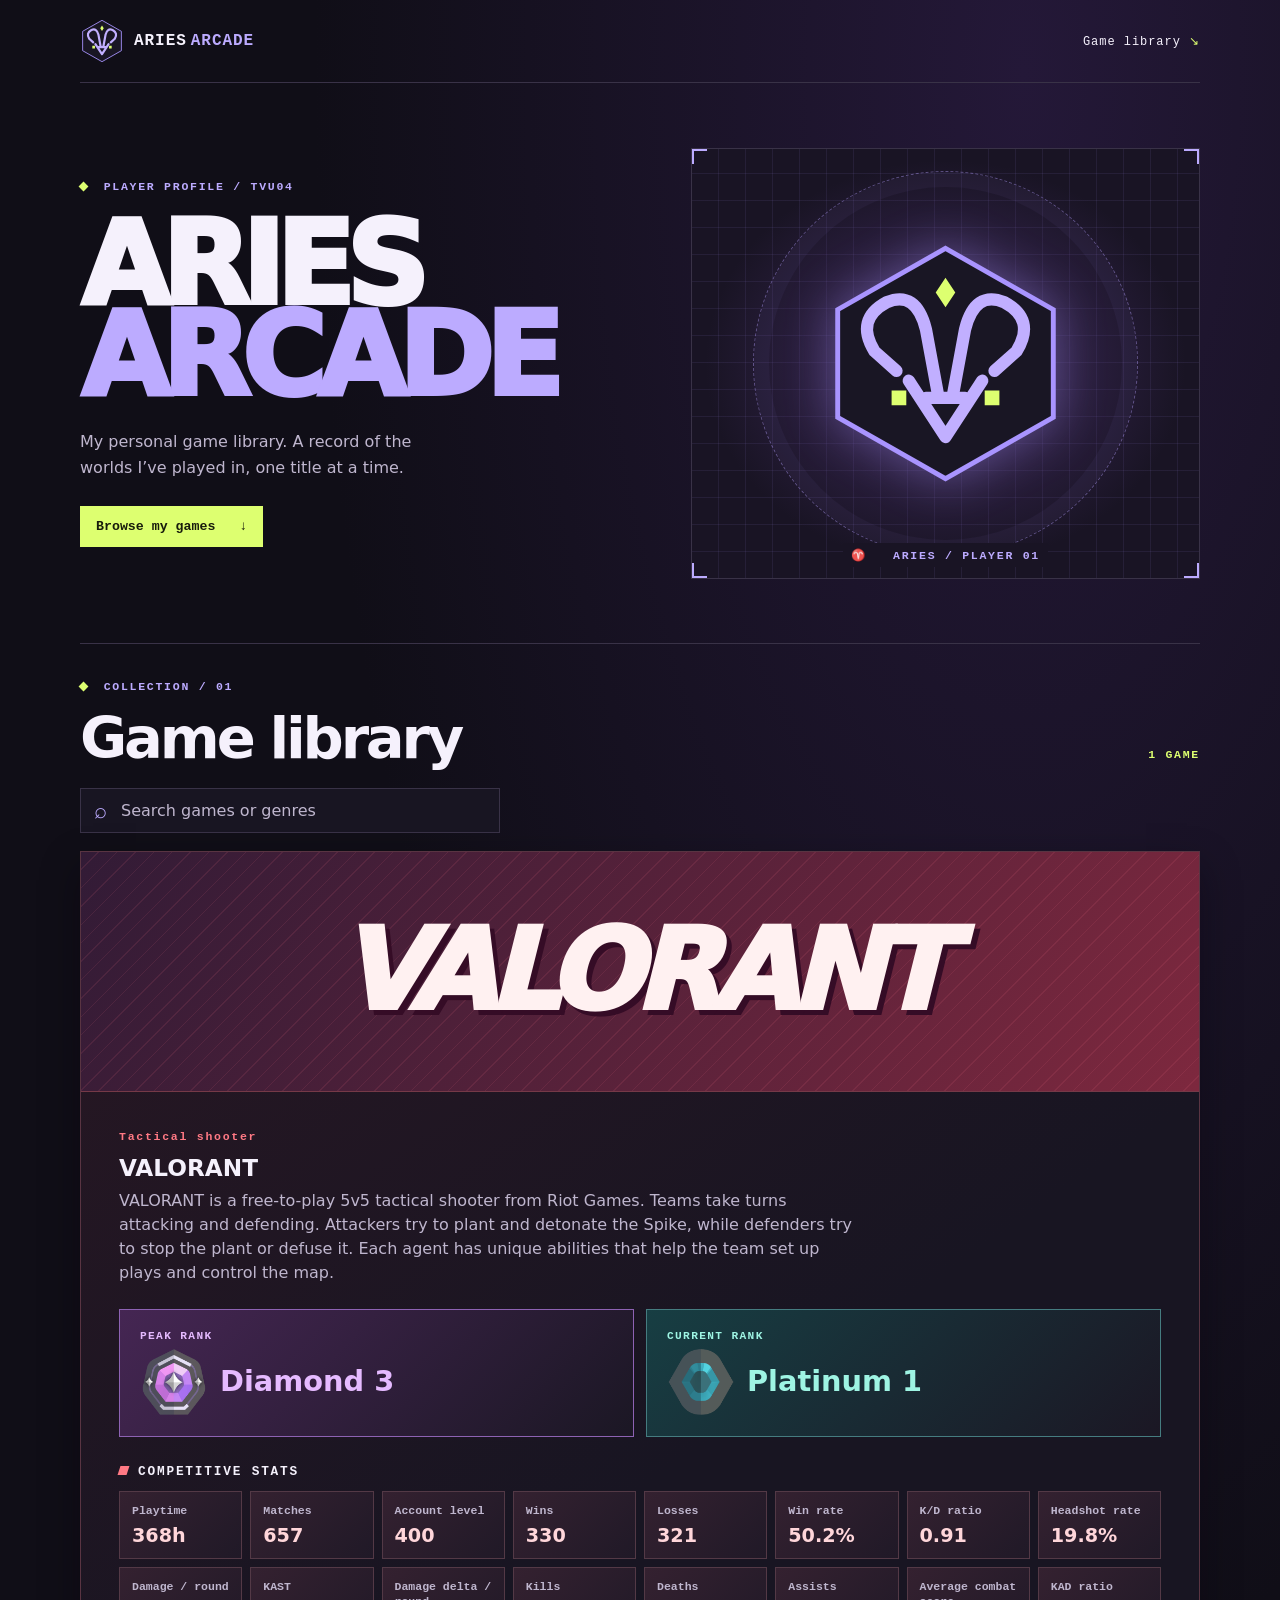
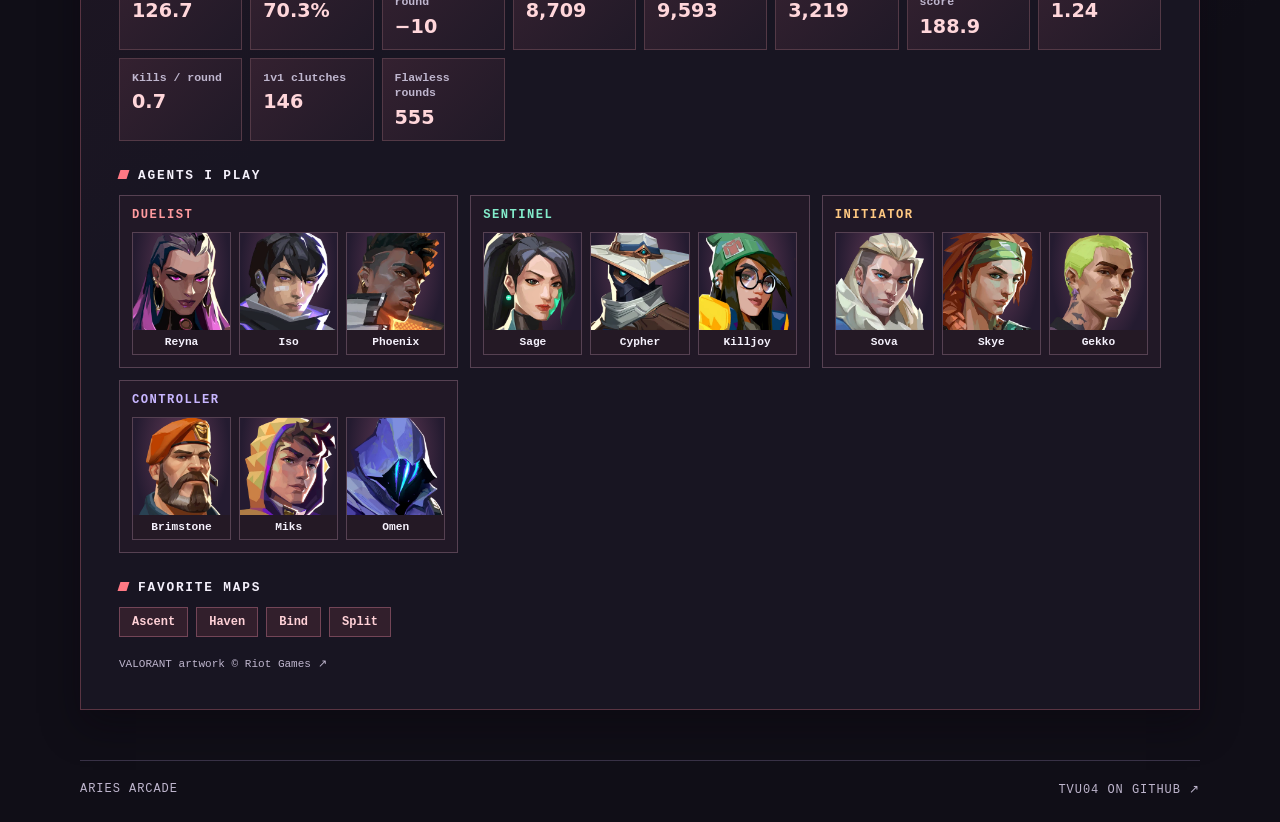
==== docs/index.html @ e95e3a75 "Add Aries Arcade site for GitHub Pages" ====
<!doctype html>
<html lang="en"><head><meta charset="utf-8"><meta name="viewport" content="width=device-width,initial-scale=1"><meta name="description" content="Aries Arcade, a personal archive of games played by Tvu04."><meta name="theme-color" content="#100e17"><link rel="icon" href="logo.svg" type="image/svg+xml"><title>Aries Arcade · Game Library</title><link rel="stylesheet" href="style.css"></head>
<body><header class="shell top"><a class="brand" href="#top"><img src="logo.svg" alt="" width="44" height="44"><span>ARIES<b>ARCADE</b></span></a><a class="nav" href="#library">Game library <span aria-hidden="true">↘</span></a></header>
<main class="shell" id="top"><section class="hero" aria-labelledby="title"><div class="intro"><p class="eyebrow"><span></span> PLAYER PROFILE / TVU04</p><h1 id="title">ARIES<br><em>ARCADE</em></h1><p class="description">My personal game library. A record of the worlds I’ve played in, one title at a time.</p><a class="button" href="#library">Browse my games <span aria-hidden="true">↓</span></a></div><div class="emblem" aria-hidden="true"><span class="corner tl"></span><span class="corner tr"></span><span class="corner bl"></span><span class="corner br"></span><div class="orbit"><img src="logo.svg" alt="" width="208" height="208"></div><span class="emblem-tag">♈ &nbsp; ARIES / PLAYER 01</span></div></section>
<section class="library" id="library" aria-labelledby="library-title"><p class="eyebrow"><span></span> COLLECTION / 01</p><div class="library-head"><h2 id="library-title">Game library</h2><p class="count" id="count" aria-live="polite"></p></div><label class="search"><span aria-hidden="true">⌕</span><input id="search" type="search" placeholder="Search games or genres" aria-label="Search games or genres"></label><div class="catalog" id="catalog"></div><noscript><p>VALORANT · Tactical shooter</p></noscript></section></main>
<footer class="shell foot"><span>ARIES ARCADE</span><a href="https://github.com/Tvu04">TVU04 ON GITHUB ↗</a></footer><dialog id="map-preview" class="map-preview" aria-labelledby="map-preview-title">
  <div class="map-preview-header">
    <h2 id="map-preview-title"></h2>
    <form method="dialog"><button autofocus type="submit" aria-label="Close map preview">×</button></form>
  </div>
  <img width="1200" height="675" alt="">
</dialog>
<dialog id="agent-preview" class="map-preview agent-preview" aria-labelledby="agent-preview-title">
  <div class="map-preview-header">
    <h2 id="agent-preview-title"></h2>
    <form method="dialog"><button autofocus type="submit" aria-label="Close agent profile">×</button></form>
  </div>
  <div class="agent-preview-body">
    <img width="320" height="320" alt="">
    <div>
      <p class="agent-preview-role"></p>
      <p class="agent-preview-detail"></p>
      <h3>Abilities</h3>
      <ul class="map-list"></ul>
      <a class="game-credit">View Riot’s agent guide ↗</a>
    </div>
  </div>
</dialog><script src="games.js"></script></body></html>
---- docs/style.css ----
:root{color-scheme:dark;--background:#100e17;--panel:#181522;--text:#f5f1fc;--muted:#bfb6ce;--lime:#ddff70;--purple:#bcabff;--line:#393247;--mono:ui-monospace,SFMono-Regular,Consolas,monospace}
*{box-sizing:border-box}html{scroll-behavior:smooth}body{margin:0;background:radial-gradient(ellipse at 80% 3%,#241838 0%,transparent 49%),var(--background);color:var(--text);font-family:system-ui,sans-serif}a{color:inherit;text-decoration:none}a:focus-visible,input:focus-visible{outline:2px solid var(--lime);outline-offset:5px}.shell{width:min(1120px,calc(100% - 48px));margin:auto}.top,.foot{display:flex;justify-content:space-between;align-items:center;gap:16px}.top{padding:19px 0;border-bottom:1px solid var(--line)}.brand{display:flex;align-items:center;gap:10px;font:800 1rem var(--mono);letter-spacing:.06em}.brand b{color:var(--purple);margin-left:.25em}.nav,.foot{font:.75rem var(--mono);letter-spacing:.08em}.nav span{color:var(--lime)}.hero{display:grid;grid-template-columns:1.1fr 1fr;gap:52px;align-items:center;padding:65px 0 64px}.eyebrow,.genre,.count,.emblem-tag{font:700 .72rem var(--mono);letter-spacing:.15em;color:var(--purple)}.eyebrow span{display:inline-block;width:7px;height:7px;background:var(--lime);margin-right:8px;transform:rotate(45deg)}h1,h2,h3,p{margin-top:0}h1{font-size:clamp(3.7rem,9vw,8.2rem);line-height:.79;letter-spacing:-.075em;margin:27px 0;font-weight:950}h1 em{font-style:normal;color:var(--purple)}.description{color:var(--muted);max-width:33ch;line-height:1.6;margin-bottom:25px}.button{display:inline-flex;gap:24px;background:var(--lime);color:#181c0c;font:800 .83rem var(--mono);padding:13px 16px}.button:hover{background:#efffb9}.emblem{position:relative;display:grid;place-items:center;aspect-ratio:1.18;border:1px solid var(--line);background:radial-gradient(ellipse,#553880aa,transparent 67%),repeating-linear-gradient(0deg,transparent 0 26px,#a994ff16 26px 27px),repeating-linear-gradient(90deg,transparent 0 26px,#a994ff16 26px 27px),#191424}.orbit{display:grid;place-items:center;width:76%;aspect-ratio:1;border:1px dashed #ae99f476;border-radius:50%;box-shadow:inset 0 0 0 15px #a994ff0c}.orbit img{width:64%;height:auto;filter:drop-shadow(0 0 24px #a994ff65)}.emblem-tag{position:absolute;bottom:11px;background:#191424;padding:5px 8px}.corner{position:absolute;width:15px;height:15px;border:solid var(--purple);border-width:0}.tl{top:0;left:0;border-top-width:2px;border-left-width:2px}.tr{top:0;right:0;border-top-width:2px;border-right-width:2px}.bl{bottom:0;left:0;border-bottom-width:2px;border-left-width:2px}.br{bottom:0;right:0;border-bottom-width:2px;border-right-width:2px}.library{border-top:1px solid var(--line);padding:36px 0 50px;scroll-margin-top:15px}.library-head{display:flex;justify-content:space-between;align-items:baseline;gap:10px}.library h2{font-size:clamp(2rem,5vw,3.6rem);letter-spacing:-.055em;margin-bottom:16px}.count{color:var(--lime);white-space:nowrap}.search{display:flex;align-items:center;gap:10px;background:var(--panel);border:1px solid var(--line);padding:8px 13px;max-width:420px;margin-bottom:18px}.search span{color:var(--purple);font-size:1.4rem}.search input{width:100%;border:0;background:transparent;color:var(--text);font:inherit;padding:4px}.search input::placeholder{color:var(--muted)}.catalog{display:grid;grid-template-columns:repeat(auto-fit,minmax(min(100%,275px),360px));gap:16px}.game{border:1px solid var(--line);background:var(--panel);overflow:hidden}.game-art{display:grid;place-items:center;min-height:120px;background:repeating-linear-gradient(135deg,transparent 0 12px,#ff71871a 12px 13px),linear-gradient(120deg,#321b36,#7d283e);color:#ff93a3;font-size:4.6rem;font-weight:950;line-height:1}.game-info{padding:17px}.game h3{margin-bottom:8px;font-size:1.45rem}.game-info p:last-child,.empty{color:var(--muted);margin-bottom:0;line-height:1.5}.foot{border-top:1px solid var(--line);padding:21px 0;color:var(--muted)}.foot a:hover,.nav:hover{color:var(--lime)}@media(max-width:720px){.shell{width:calc(100% - 34px)}.hero{grid-template-columns:1fr;gap:32px;padding:41px 0}.emblem{max-width:420px;width:100%}.foot{font-size:.68rem}}@media(prefers-reduced-motion:reduce){html{scroll-behavior:auto}}

.game-info > p:not(.genre){color:var(--muted);line-height:1.5}
.catalog:has(.game--valorant){grid-template-columns:minmax(0,1fr)}
.game--valorant{--red:#ff7984;border-color:#593442;background:linear-gradient(145deg,#281723,#181522 46%);box-shadow:0 16px 36px #08060c65}
.game--valorant .game-art{min-height:clamp(130px,23vw,240px);color:#fff1f1;font-size:clamp(2.35rem,9vw,7rem);letter-spacing:-.075em;font-style:italic;border-bottom:1px solid #753947;text-shadow:5px 5px 0 #350c26}
.game--valorant .game-info{padding:clamp(16px,4vw,38px)}
.game--valorant .genre{color:var(--red)}
.game--valorant .game-info>p:not(.genre){max-width:72ch}
.valorant-profile h4{margin:27px 0 12px;font:800 .8rem var(--mono);text-transform:uppercase;letter-spacing:.14em}
.valorant-profile h4::before{content:"";display:inline-block;width:9px;height:9px;background:var(--red);margin-right:10px;transform:skew(-18deg)}
.rank-grid{display:grid;grid-template-columns:repeat(2,minmax(0,1fr));gap:12px;margin:24px 0 0}
.rank-tile{padding:clamp(9px,2vw,20px);border:1px solid var(--rank-border);background:linear-gradient(135deg,var(--rank-bg),#1b1724);color:var(--rank-color)}
.rank-tile--diamond{--rank-color:#e5baff;--rank-bg:#452653;--rank-border:#8d62b3}
.rank-tile--platinum{--rank-color:#9ef4e3;--rank-bg:#173e43;--rank-border:#457c80}
.rank-tile dt{font:800 .7rem var(--mono);text-transform:uppercase;letter-spacing:.12em}
.rank-tile dd{display:flex;align-items:center;gap:clamp(4px,1.5vw,12px);margin:6px 0 0;font-size:clamp(.92rem,3vw,1.8rem);line-height:1.15}
.rank-tile img{width:clamp(34px,8vw,68px);height:auto;flex:none}
.agent-grid,.map-list{padding:0;margin:0;list-style:none}
.agent-grid{display:grid;grid-template-columns:repeat(auto-fit,minmax(min(100%,80px),1fr));gap:8px}
.agent-grid li{min-width:0;overflow:hidden;border:1px solid #564152;background:radial-gradient(ellipse at 50% 28%,#673c59,#241b30 70%);text-align:center}
.agent-grid img{display:block;width:100%;height:auto;aspect-ratio:1;object-fit:contain}
.agent-grid span{display:block;padding:6px 2px;background:#241925;font:700 .7rem var(--mono);overflow-wrap:anywhere}
.map-list{display:flex;flex-wrap:wrap;gap:8px}
.map-list button{cursor:pointer;padding:7px 12px;border:1px solid #734557;background:#321f2c;color:#ffd1d7;font:700 .75rem var(--mono)}
.game-credit{display:inline-block;margin-top:20px;color:var(--muted);font:.69rem var(--mono)}
.game-credit:hover{color:var(--red)}

.map-list button:hover,.map-list button:focus-visible{border-color:var(--red);background:#512733}
.map-list button:focus-visible,.map-preview button:focus-visible{outline:2px solid var(--lime);outline-offset:3px}
.map-preview{width:min(880px,calc(100% - 28px));padding:0;border:1px solid #a65b69;background:#1c1420;color:var(--text);box-shadow:0 20px 80px #000a}
.map-preview::backdrop{background:#0a0710d9}
.map-preview-header{display:flex;justify-content:space-between;align-items:center;gap:12px;padding:10px 14px}
.map-preview-header h2{margin:0;font-size:clamp(1.25rem,4vw,2rem)}
.map-preview button{cursor:pointer;min-width:44px;min-height:44px;border:1px solid #734557;background:#321f2c;color:#ffd1d7;font-size:1.5rem}
.map-preview img{display:block;width:100%;height:auto;max-height:72vh;object-fit:contain;background:#100e17}

.competitive-stats{display:grid;grid-template-columns:repeat(auto-fit,minmax(min(100%,122px),1fr));gap:8px;margin:0}
.competitive-stats div{min-width:0;padding:11px 12px;border:1px solid #533946;background:linear-gradient(135deg,#342130,#201927)}
.competitive-stats dt{color:var(--muted);font:700 .72rem/1.35 var(--mono)}
.competitive-stats dd{margin:5px 0 0;color:#ffd6da;font-size:1.2rem;font-weight:850;font-variant-numeric:tabular-nums}

.agent-roles{display:grid;grid-template-columns:repeat(auto-fit,minmax(min(100%,260px),1fr));gap:12px}
.agent-role{padding:12px;border:1px solid #564152;background:#211826;--role-color:#ff9b9f}
.agent-role--sentinel{--role-color:#83ebcb}
.agent-role--initiator{--role-color:#ffc982}
.agent-role--controller{--role-color:#c8b6ff}
.agent-role h5{margin:0 0 10px;color:var(--role-color);font:800 .76rem var(--mono);text-transform:uppercase;letter-spacing:.12em}
.agent-role .agent-grid{grid-template-columns:repeat(3,minmax(0,1fr))}
.agent-grid button{display:block;width:100%;padding:0;border:0;background:transparent;color:var(--text);cursor:pointer}
.agent-grid button:hover span{color:var(--role-color)}
.agent-grid button:focus-visible{outline:2px solid var(--role-color);outline-offset:-2px}
.agent-preview{width:min(620px,calc(100% - 28px))}
.agent-preview-body{display:grid;grid-template-columns:minmax(64px,120px) minmax(0,1fr);gap:14px;padding:0 14px 18px}
.agent-preview-body img{background:radial-gradient(#673c59,#241b30);border:1px solid #564152}
.agent-preview-role{color:#e5baff;font:800 .75rem var(--mono);text-transform:uppercase}
.agent-preview-detail{color:var(--muted);line-height:1.5}
.agent-preview-body h3{font-size:.95rem;margin-bottom:8px}
.agent-preview .map-list li{padding:6px 8px;border:1px solid #734557;color:#ffd1d7;font:.72rem var(--mono)}
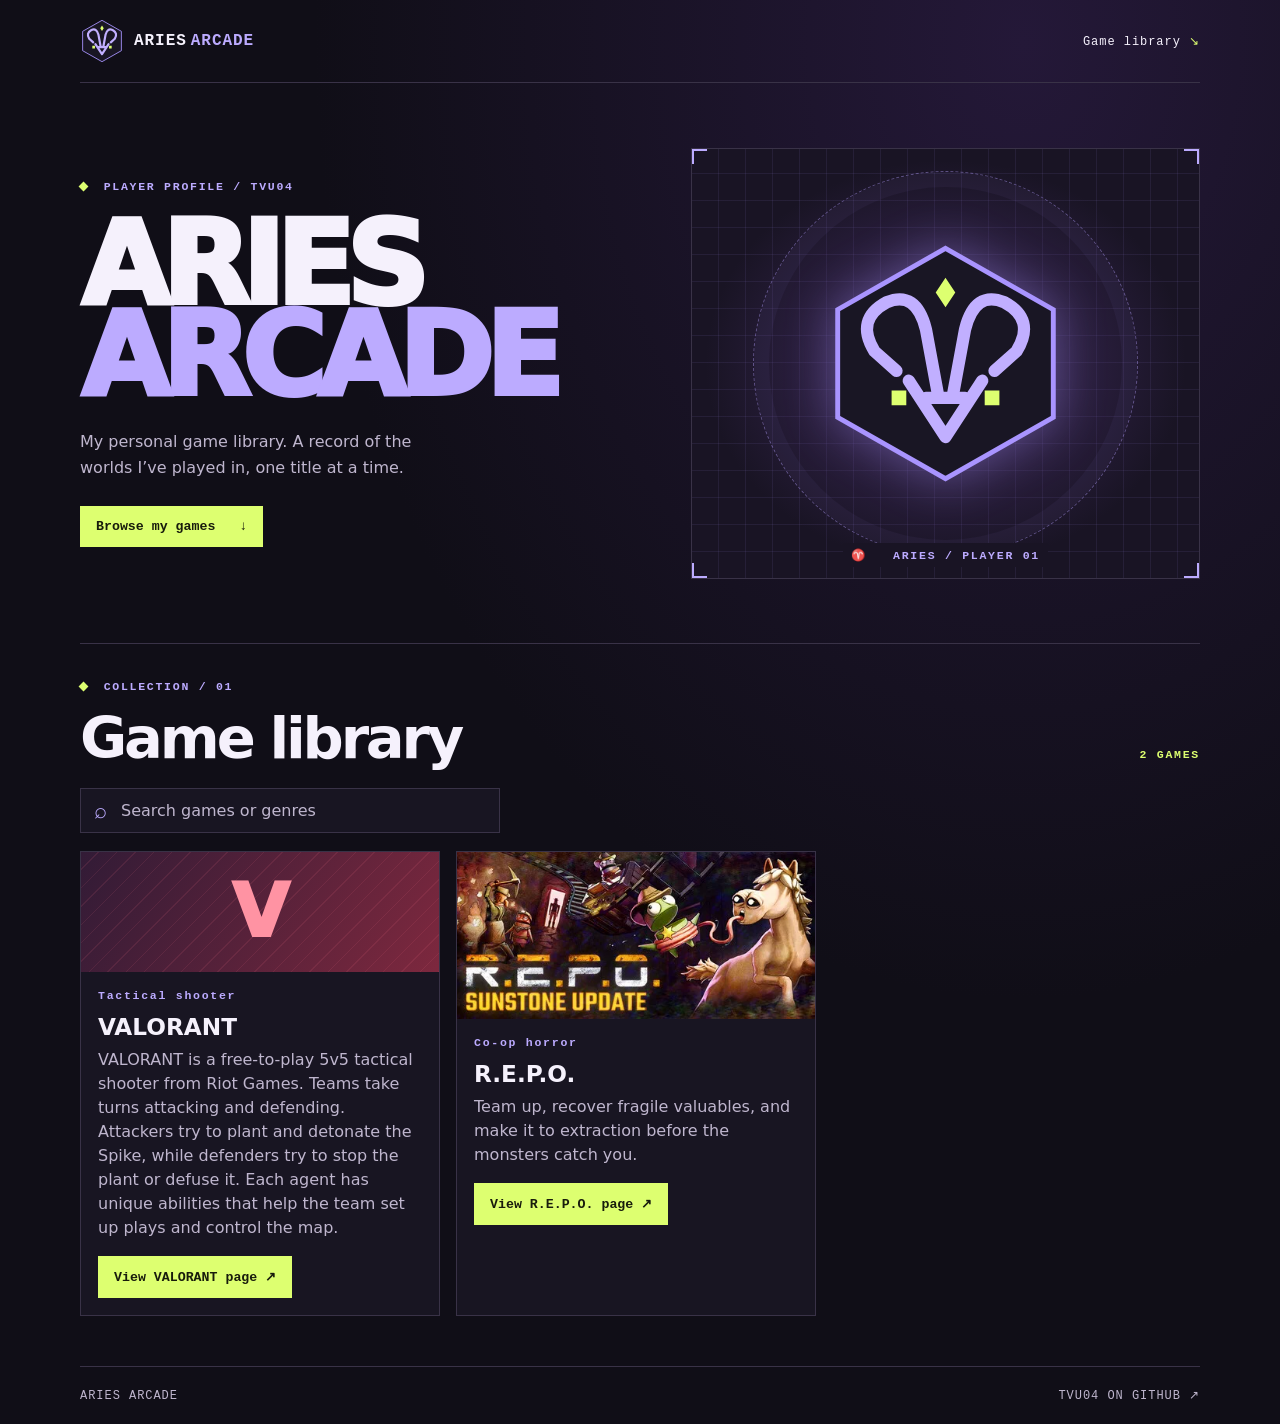
==== commit e4285d00: "Give VALORANT a dedicated game page" ====
--- a/docs/index.html
+++ b/docs/index.html
@@ -2,27 +2,5 @@
 <html lang="en"><head><meta charset="utf-8"><meta name="viewport" content="width=device-width,initial-scale=1"><meta name="description" content="Aries Arcade, a personal archive of games played by Tvu04."><meta name="theme-color" content="#100e17"><link rel="icon" href="logo.svg" type="image/svg+xml"><title>Aries Arcade · Game Library</title><link rel="stylesheet" href="style.css"></head>
 <body><header class="shell top"><a class="brand" href="#top"><img src="logo.svg" alt="" width="44" height="44"><span>ARIES<b>ARCADE</b></span></a><a class="nav" href="#library">Game library <span aria-hidden="true">↘</span></a></header>
 <main class="shell" id="top"><section class="hero" aria-labelledby="title"><div class="intro"><p class="eyebrow"><span></span> PLAYER PROFILE / TVU04</p><h1 id="title">ARIES<br><em>ARCADE</em></h1><p class="description">My personal game library. A record of the worlds I’ve played in, one title at a time.</p><a class="button" href="#library">Browse my games <span aria-hidden="true">↓</span></a></div><div class="emblem" aria-hidden="true"><span class="corner tl"></span><span class="corner tr"></span><span class="corner bl"></span><span class="corner br"></span><div class="orbit"><img src="logo.svg" alt="" width="208" height="208"></div><span class="emblem-tag">♈ &nbsp; ARIES / PLAYER 01</span></div></section>
-<section class="library" id="library" aria-labelledby="library-title"><p class="eyebrow"><span></span> COLLECTION / 01</p><div class="library-head"><h2 id="library-title">Game library</h2><p class="count" id="count" aria-live="polite"></p></div><label class="search"><span aria-hidden="true">⌕</span><input id="search" type="search" placeholder="Search games or genres" aria-label="Search games or genres"></label><div class="catalog" id="catalog"></div><noscript><p>VALORANT · Tactical shooter</p></noscript></section></main>
-<footer class="shell foot"><span>ARIES ARCADE</span><a href="https://github.com/Tvu04">TVU04 ON GITHUB ↗</a></footer><dialog id="map-preview" class="map-preview" aria-labelledby="map-preview-title">
-  <div class="map-preview-header">
-    <h2 id="map-preview-title"></h2>
-    <form method="dialog"><button autofocus type="submit" aria-label="Close map preview">×</button></form>
-  </div>
-  <img width="1200" height="675" alt="">
-</dialog>
-<dialog id="agent-preview" class="map-preview agent-preview" aria-labelledby="agent-preview-title">
-  <div class="map-preview-header">
-    <h2 id="agent-preview-title"></h2>
-    <form method="dialog"><button autofocus type="submit" aria-label="Close agent profile">×</button></form>
-  </div>
-  <div class="agent-preview-body">
-    <img width="320" height="320" alt="">
-    <div>
-      <p class="agent-preview-role"></p>
-      <p class="agent-preview-detail"></p>
-      <h3>Abilities</h3>
-      <ul class="map-list"></ul>
-      <a class="game-credit">View Riot’s agent guide ↗</a>
-    </div>
-  </div>
-</dialog><script src="games.js"></script></body></html>
+<section class="library" id="library" aria-labelledby="library-title"><p class="eyebrow"><span></span> COLLECTION / 01</p><div class="library-head"><h2 id="library-title">Game library</h2><p class="count" id="count" aria-live="polite"></p></div><label class="search"><span aria-hidden="true">⌕</span><input id="search" type="search" placeholder="Search games or genres" aria-label="Search games or genres"></label><div class="catalog" id="catalog"></div><noscript><p><a href="valorant.html">VALORANT</a> · <a href="repo.html">R.E.P.O.</a></p></noscript></section></main>
+<footer class="shell foot"><span>ARIES ARCADE</span><a href="https://github.com/Tvu04">TVU04 ON GITHUB ↗</a></footer><script src="games.js?v=valorant-page"></script></body></html>
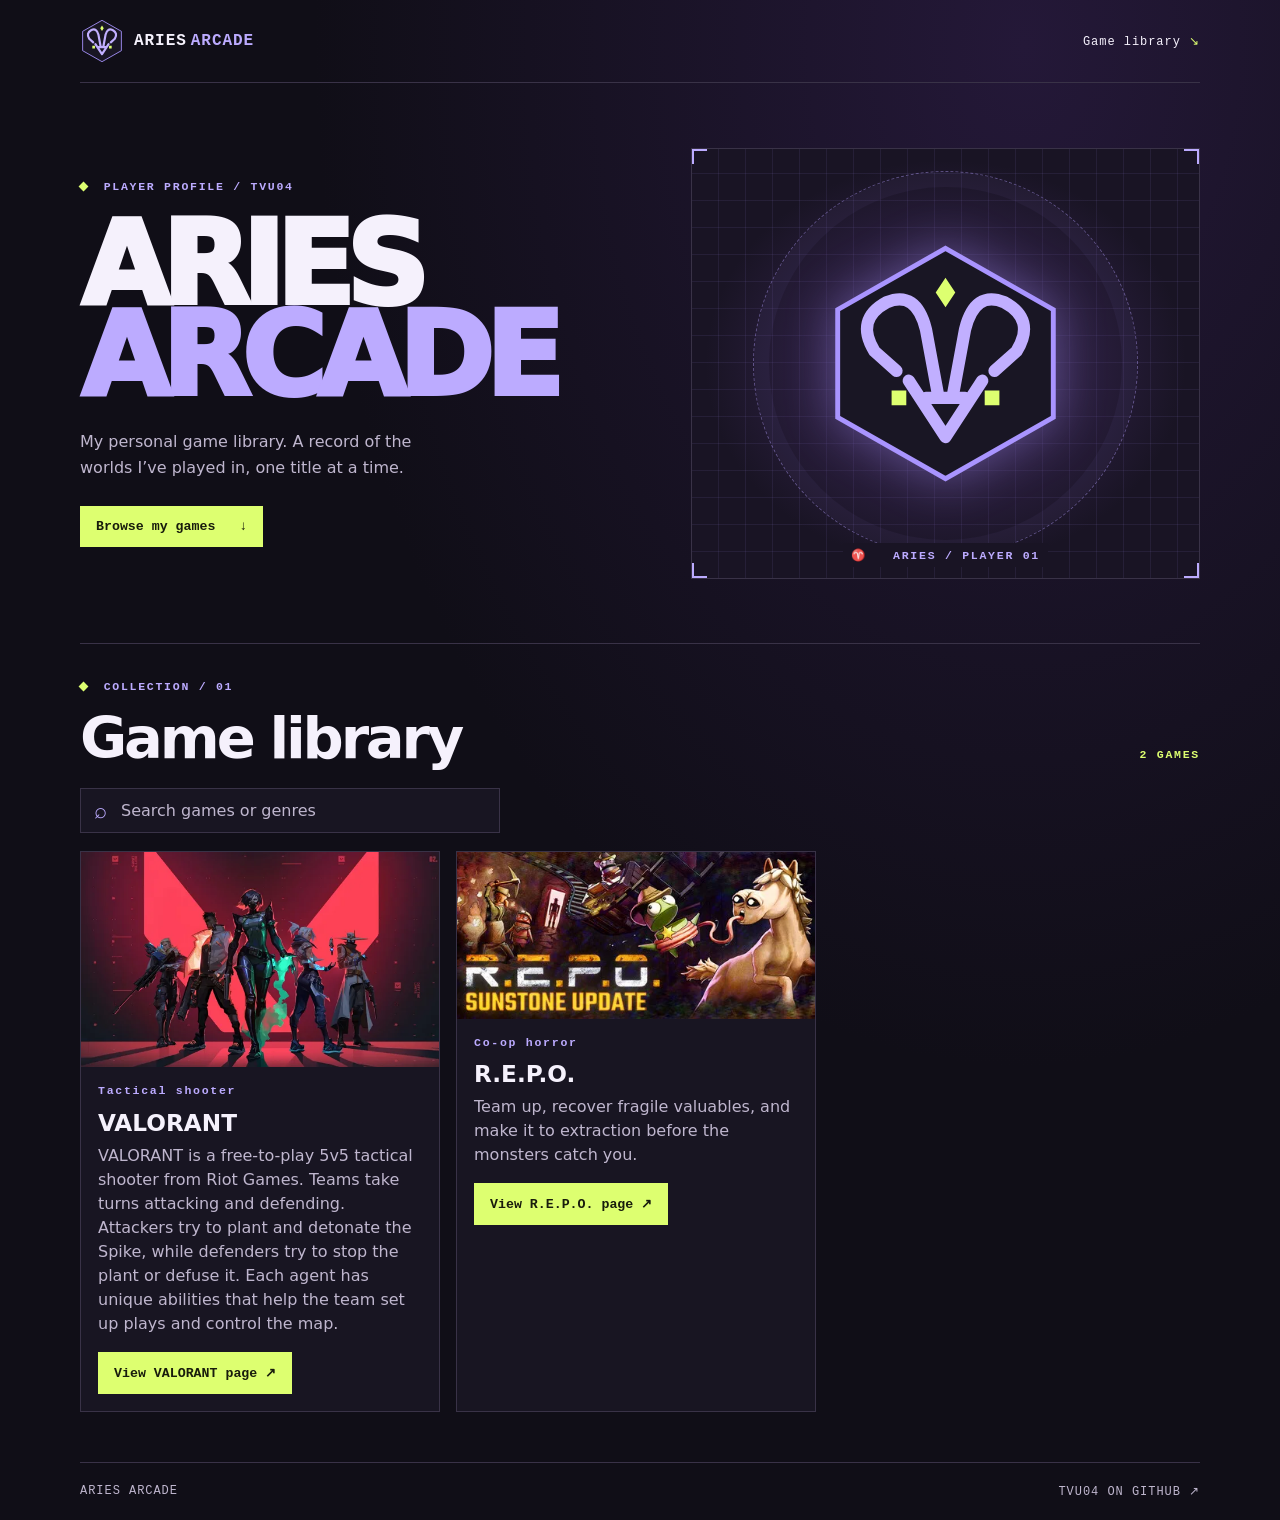
==== commit 18e71ff1: "Add VALORANT cover art to the game library" ====
--- a/docs/index.html
+++ b/docs/index.html
@@ -3,4 +3,4 @@
 <body><header class="shell top"><a class="brand" href="#top"><img src="logo.svg" alt="" width="44" height="44"><span>ARIES<b>ARCADE</b></span></a><a class="nav" href="#library">Game library <span aria-hidden="true">↘</span></a></header>
 <main class="shell" id="top"><section class="hero" aria-labelledby="title"><div class="intro"><p class="eyebrow"><span></span> PLAYER PROFILE / TVU04</p><h1 id="title">ARIES<br><em>ARCADE</em></h1><p class="description">My personal game library. A record of the worlds I’ve played in, one title at a time.</p><a class="button" href="#library">Browse my games <span aria-hidden="true">↓</span></a></div><div class="emblem" aria-hidden="true"><span class="corner tl"></span><span class="corner tr"></span><span class="corner bl"></span><span class="corner br"></span><div class="orbit"><img src="logo.svg" alt="" width="208" height="208"></div><span class="emblem-tag">♈ &nbsp; ARIES / PLAYER 01</span></div></section>
 <section class="library" id="library" aria-labelledby="library-title"><p class="eyebrow"><span></span> COLLECTION / 01</p><div class="library-head"><h2 id="library-title">Game library</h2><p class="count" id="count" aria-live="polite"></p></div><label class="search"><span aria-hidden="true">⌕</span><input id="search" type="search" placeholder="Search games or genres" aria-label="Search games or genres"></label><div class="catalog" id="catalog"></div><noscript><p><a href="valorant.html">VALORANT</a> · <a href="repo.html">R.E.P.O.</a></p></noscript></section></main>
-<footer class="shell foot"><span>ARIES ARCADE</span><a href="https://github.com/Tvu04">TVU04 ON GITHUB ↗</a></footer><script src="games.js?v=valorant-page"></script></body></html>
+<footer class="shell foot"><span>ARIES ARCADE</span><a href="https://github.com/Tvu04">TVU04 ON GITHUB ↗</a></footer><script src="games.js?v=valorant-cover"></script></body></html>
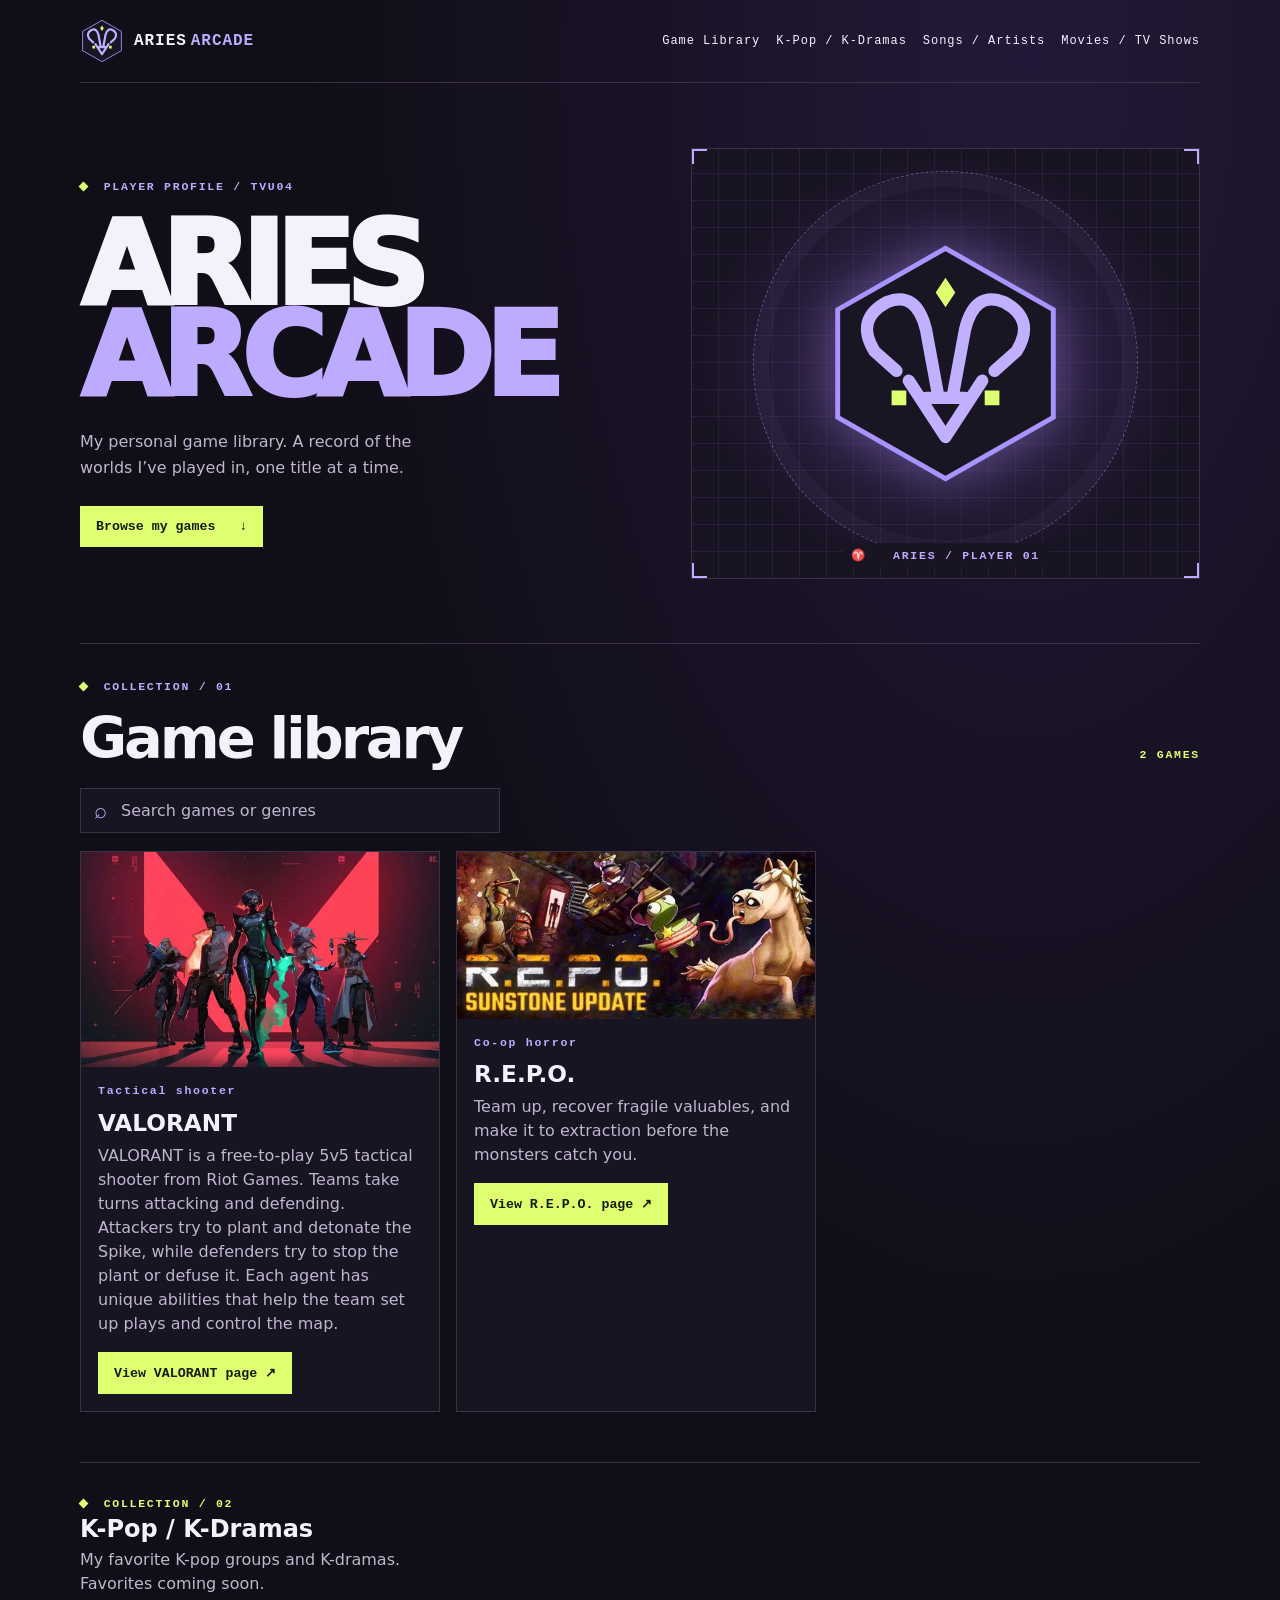
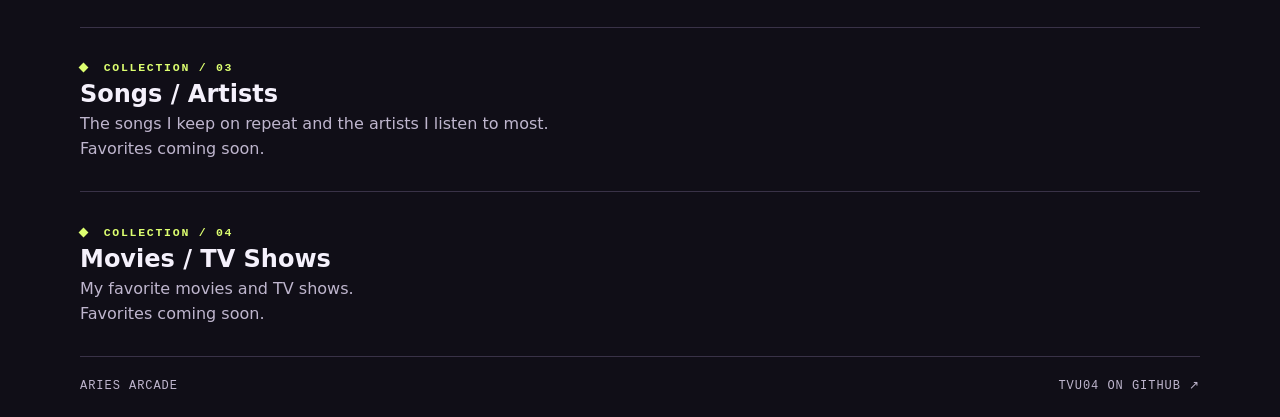
==== commit 9e1af107: "Move entertainment sections to the Aries Arcade website" ====
--- a/docs/index.html
+++ b/docs/index.html
@@ -1,6 +1,10 @@
 <!doctype html>
-<html lang="en"><head><meta charset="utf-8"><meta name="viewport" content="width=device-width,initial-scale=1"><meta name="description" content="Aries Arcade, a personal archive of games played by Tvu04."><meta name="theme-color" content="#100e17"><link rel="icon" href="logo.svg" type="image/svg+xml"><title>Aries Arcade · Game Library</title><link rel="stylesheet" href="style.css"></head>
-<body><header class="shell top"><a class="brand" href="#top"><img src="logo.svg" alt="" width="44" height="44"><span>ARIES<b>ARCADE</b></span></a><a class="nav" href="#library">Game library <span aria-hidden="true">↘</span></a></header>
+<html lang="en"><head><meta charset="utf-8"><meta name="viewport" content="width=device-width,initial-scale=1"><meta name="description" content="Aries Arcade, a personal collection of games, music, and shows by Tvu04."><meta name="theme-color" content="#100e17"><link rel="icon" href="logo.svg" type="image/svg+xml"><title>Aries Arcade · Games &amp; Favorites</title><link rel="stylesheet" href="style.css"><style>.favorite-nav{display:flex;flex-wrap:wrap;gap:.65rem 1rem}.favorite-nav a{white-space:nowrap}.favorite-section{padding-block:1.75rem;border-top:1px solid var(--line);scroll-margin-top:1rem}.favorite-section h2{margin:0 0 .4rem}.favorite-section p{color:var(--muted);margin:.35rem 0}.favorite-section .eyebrow{color:var(--lime)}</style></head>
+<body><header class="shell top"><a class="brand" href="#top"><img src="logo.svg" alt="" width="44" height="44"><span>ARIES<b>ARCADE</b></span></a><nav class="nav favorite-nav" aria-label="Main navigation"><a href="#library">Game Library</a><a href="#k-pop-k-dramas">K-Pop / K-Dramas</a><a href="#songs-artists">Songs / Artists</a><a href="#movies-tv">Movies / TV Shows</a></nav></header>
 <main class="shell" id="top"><section class="hero" aria-labelledby="title"><div class="intro"><p class="eyebrow"><span></span> PLAYER PROFILE / TVU04</p><h1 id="title">ARIES<br><em>ARCADE</em></h1><p class="description">My personal game library. A record of the worlds I’ve played in, one title at a time.</p><a class="button" href="#library">Browse my games <span aria-hidden="true">↓</span></a></div><div class="emblem" aria-hidden="true"><span class="corner tl"></span><span class="corner tr"></span><span class="corner bl"></span><span class="corner br"></span><div class="orbit"><img src="logo.svg" alt="" width="208" height="208"></div><span class="emblem-tag">♈ &nbsp; ARIES / PLAYER 01</span></div></section>
-<section class="library" id="library" aria-labelledby="library-title"><p class="eyebrow"><span></span> COLLECTION / 01</p><div class="library-head"><h2 id="library-title">Game library</h2><p class="count" id="count" aria-live="polite"></p></div><label class="search"><span aria-hidden="true">⌕</span><input id="search" type="search" placeholder="Search games or genres" aria-label="Search games or genres"></label><div class="catalog" id="catalog"></div><noscript><p><a href="valorant.html">VALORANT</a> · <a href="repo.html">R.E.P.O.</a></p></noscript></section></main>
+<section class="library" id="library" aria-labelledby="library-title"><p class="eyebrow"><span></span> COLLECTION / 01</p><div class="library-head"><h2 id="library-title">Game library</h2><p class="count" id="count" aria-live="polite"></p></div><label class="search"><span aria-hidden="true">⌕</span><input id="search" type="search" placeholder="Search games or genres" aria-label="Search games or genres"></label><div class="catalog" id="catalog"></div><noscript><p><a href="valorant.html">VALORANT</a> · <a href="repo.html">R.E.P.O.</a></p></noscript></section>
+<section class="favorite-section" id="k-pop-k-dramas" aria-labelledby="k-pop-k-dramas-title"><p class="eyebrow"><span></span> COLLECTION / 02</p><h2 id="k-pop-k-dramas-title">K-Pop / K-Dramas</h2><p>My favorite K-pop groups and K-dramas.</p><p>Favorites coming soon.</p></section>
+<section class="favorite-section" id="songs-artists" aria-labelledby="songs-artists-title"><p class="eyebrow"><span></span> COLLECTION / 03</p><h2 id="songs-artists-title">Songs / Artists</h2><p>The songs I keep on repeat and the artists I listen to most.</p><p>Favorites coming soon.</p></section>
+<section class="favorite-section" id="movies-tv" aria-labelledby="movies-tv-title"><p class="eyebrow"><span></span> COLLECTION / 04</p><h2 id="movies-tv-title">Movies / TV Shows</h2><p>My favorite movies and TV shows.</p><p>Favorites coming soon.</p></section>
+</main>
 <footer class="shell foot"><span>ARIES ARCADE</span><a href="https://github.com/Tvu04">TVU04 ON GITHUB ↗</a></footer><script src="games.js?v=valorant-cover"></script></body></html>
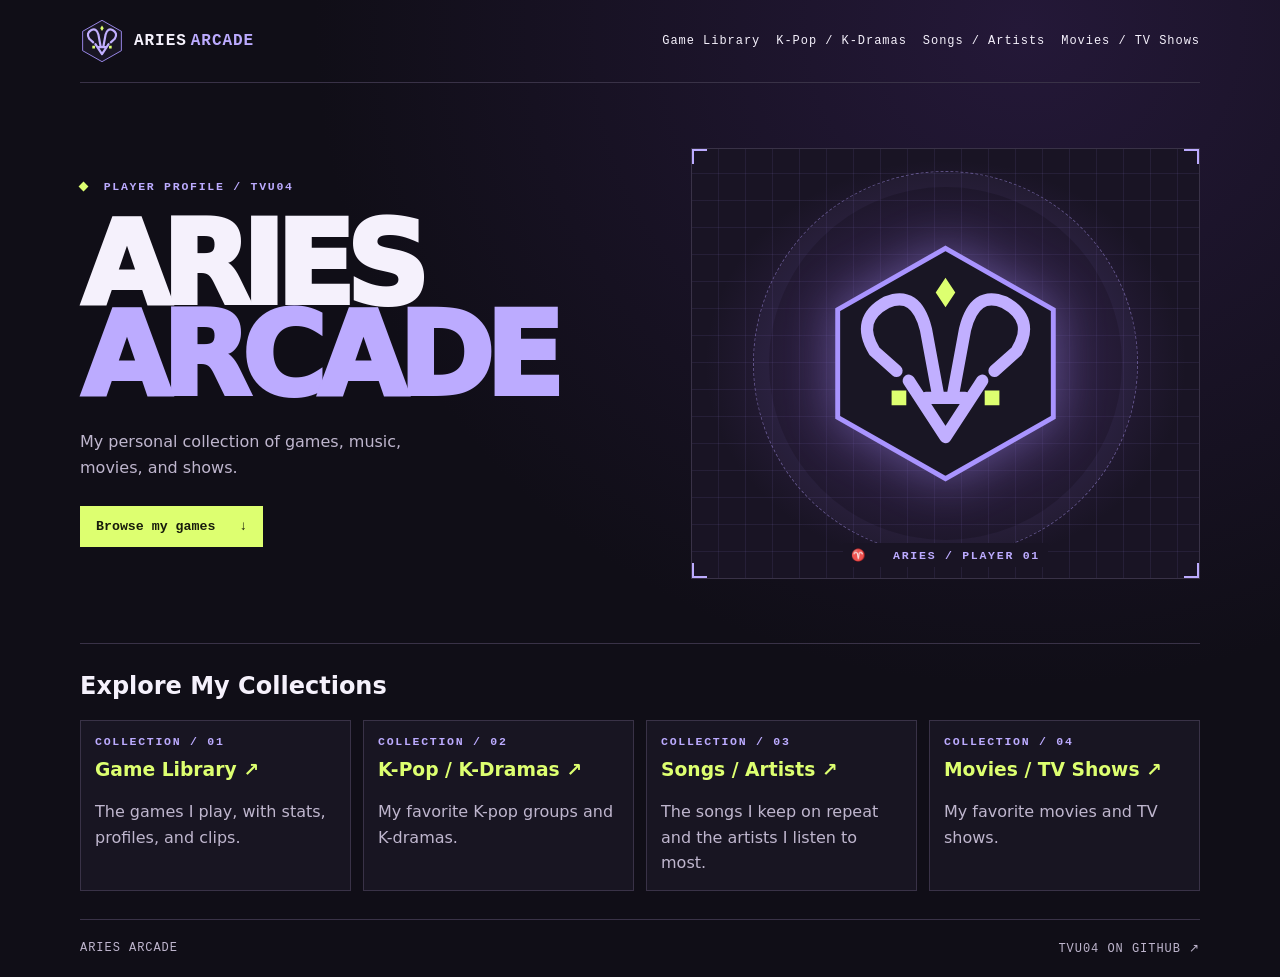
==== commit edb8a40a: "Give each Aries Arcade collection its own page" ====
--- a/docs/index.html
+++ b/docs/index.html
@@ -1,10 +1,5 @@
 <!doctype html>
-<html lang="en"><head><meta charset="utf-8"><meta name="viewport" content="width=device-width,initial-scale=1"><meta name="description" content="Aries Arcade, a personal collection of games, music, and shows by Tvu04."><meta name="theme-color" content="#100e17"><link rel="icon" href="logo.svg" type="image/svg+xml"><title>Aries Arcade · Games &amp; Favorites</title><link rel="stylesheet" href="style.css"><style>.favorite-nav{display:flex;flex-wrap:wrap;gap:.65rem 1rem}.favorite-nav a{white-space:nowrap}.favorite-section{padding-block:1.75rem;border-top:1px solid var(--line);scroll-margin-top:1rem}.favorite-section h2{margin:0 0 .4rem}.favorite-section p{color:var(--muted);margin:.35rem 0}.favorite-section .eyebrow{color:var(--lime)}</style></head>
-<body><header class="shell top"><a class="brand" href="#top"><img src="logo.svg" alt="" width="44" height="44"><span>ARIES<b>ARCADE</b></span></a><nav class="nav favorite-nav" aria-label="Main navigation"><a href="#library">Game Library</a><a href="#k-pop-k-dramas">K-Pop / K-Dramas</a><a href="#songs-artists">Songs / Artists</a><a href="#movies-tv">Movies / TV Shows</a></nav></header>
-<main class="shell" id="top"><section class="hero" aria-labelledby="title"><div class="intro"><p class="eyebrow"><span></span> PLAYER PROFILE / TVU04</p><h1 id="title">ARIES<br><em>ARCADE</em></h1><p class="description">My personal game library. A record of the worlds I’ve played in, one title at a time.</p><a class="button" href="#library">Browse my games <span aria-hidden="true">↓</span></a></div><div class="emblem" aria-hidden="true"><span class="corner tl"></span><span class="corner tr"></span><span class="corner bl"></span><span class="corner br"></span><div class="orbit"><img src="logo.svg" alt="" width="208" height="208"></div><span class="emblem-tag">♈ &nbsp; ARIES / PLAYER 01</span></div></section>
-<section class="library" id="library" aria-labelledby="library-title"><p class="eyebrow"><span></span> COLLECTION / 01</p><div class="library-head"><h2 id="library-title">Game library</h2><p class="count" id="count" aria-live="polite"></p></div><label class="search"><span aria-hidden="true">⌕</span><input id="search" type="search" placeholder="Search games or genres" aria-label="Search games or genres"></label><div class="catalog" id="catalog"></div><noscript><p><a href="valorant.html">VALORANT</a> · <a href="repo.html">R.E.P.O.</a></p></noscript></section>
-<section class="favorite-section" id="k-pop-k-dramas" aria-labelledby="k-pop-k-dramas-title"><p class="eyebrow"><span></span> COLLECTION / 02</p><h2 id="k-pop-k-dramas-title">K-Pop / K-Dramas</h2><p>My favorite K-pop groups and K-dramas.</p><p>Favorites coming soon.</p></section>
-<section class="favorite-section" id="songs-artists" aria-labelledby="songs-artists-title"><p class="eyebrow"><span></span> COLLECTION / 03</p><h2 id="songs-artists-title">Songs / Artists</h2><p>The songs I keep on repeat and the artists I listen to most.</p><p>Favorites coming soon.</p></section>
-<section class="favorite-section" id="movies-tv" aria-labelledby="movies-tv-title"><p class="eyebrow"><span></span> COLLECTION / 04</p><h2 id="movies-tv-title">Movies / TV Shows</h2><p>My favorite movies and TV shows.</p><p>Favorites coming soon.</p></section>
-</main>
-<footer class="shell foot"><span>ARIES ARCADE</span><a href="https://github.com/Tvu04">TVU04 ON GITHUB ↗</a></footer><script src="games.js?v=valorant-cover"></script></body></html>
+<html lang="en"><head><meta charset="utf-8"><meta name="viewport" content="width=device-width,initial-scale=1"><meta name="description" content="Aries Arcade, a personal collection of games, music, and shows by Tvu04."><meta name="theme-color" content="#100e17"><link rel="icon" href="logo.svg" type="image/svg+xml"><title>Aries Arcade · Games &amp; Favorites</title><link rel="stylesheet" href="style.css"><link rel="stylesheet" href="collections.css"></head>
+<body><header class="shell top collections-top"><a class="brand" href="./"><img src="logo.svg" alt="" width="44" height="44"><span>ARIES<b>ARCADE</b></span></a><nav class="nav collections-nav" aria-label="Main navigation"><a href="game-library.html">Game Library</a><a href="k-pop-k-dramas.html">K-Pop / K-Dramas</a><a href="songs-artists.html">Songs / Artists</a><a href="movies-tv.html">Movies / TV Shows</a></nav></header>
+<main class="shell" id="top"><section class="hero" aria-labelledby="title"><div class="intro"><p class="eyebrow"><span></span> PLAYER PROFILE / TVU04</p><h1 id="title">ARIES<br><em>ARCADE</em></h1><p class="description">My personal collection of games, music, movies, and shows.</p><a class="button" href="game-library.html">Browse my games <span aria-hidden="true">↓</span></a></div><div class="emblem" aria-hidden="true"><span class="corner tl"></span><span class="corner tr"></span><span class="corner bl"></span><span class="corner br"></span><div class="orbit"><img src="logo.svg" alt="" width="208" height="208"></div><span class="emblem-tag">♈ &nbsp; ARIES / PLAYER 01</span></div></section>
+<section aria-labelledby="collections-title" class="collection-links"><h2 id="collections-title">Explore My Collections</h2><div class="collection-grid"><article id="library"><p class="eyebrow">COLLECTION / 01</p><h3><a href="game-library.html">Game Library ↗</a></h3><p>The games I play, with stats, profiles, and clips.</p></article><article id="k-pop-k-dramas"><p class="eyebrow">COLLECTION / 02</p><h3><a href="k-pop-k-dramas.html">K-Pop / K-Dramas ↗</a></h3><p>My favorite K-pop groups and K-dramas.</p></article><article id="songs-artists"><p class="eyebrow">COLLECTION / 03</p><h3><a href="songs-artists.html">Songs / Artists ↗</a></h3><p>The songs I keep on repeat and the artists I listen to most.</p></article><article id="movies-tv"><p class="eyebrow">COLLECTION / 04</p><h3><a href="movies-tv.html">Movies / TV Shows ↗</a></h3><p>My favorite movies and TV shows.</p></article></div></section></main><footer class="shell foot"><span>ARIES ARCADE</span><a href="https://github.com/Tvu04">TVU04 ON GITHUB ↗</a></footer></body></html>
--- a/docs/collections.css
+++ b/docs/collections.css
@@ -0,0 +1 @@
+.collections-nav{display:flex;flex-wrap:wrap;gap:.65rem 1rem}.collections-nav a[aria-current=page]{color:var(--lime)}.collection-title{font-size:clamp(2.3rem,7vw,4rem);line-height:1.08;margin:.4em 0;letter-spacing:-.04em}.collection-page{padding-block:2.25rem}.collection-page p,.collection-grid article>p:last-child{color:var(--muted);line-height:1.6}.collection-links{padding-block:1.75rem;border-top:1px solid var(--line)}.collection-grid{display:grid;grid-template-columns:repeat(auto-fit,minmax(min(100%,220px),1fr));gap:12px}.collection-grid article{padding:14px;border:1px solid var(--line);background:var(--panel);scroll-margin-top:1rem}.collection-grid a{color:var(--lime)}.collection-grid a:hover{text-decoration:underline}.collection-grid article>p:last-child{margin-bottom:0}@media(max-width:640px){.collections-top{flex-wrap:wrap}.collections-nav{width:100%}}
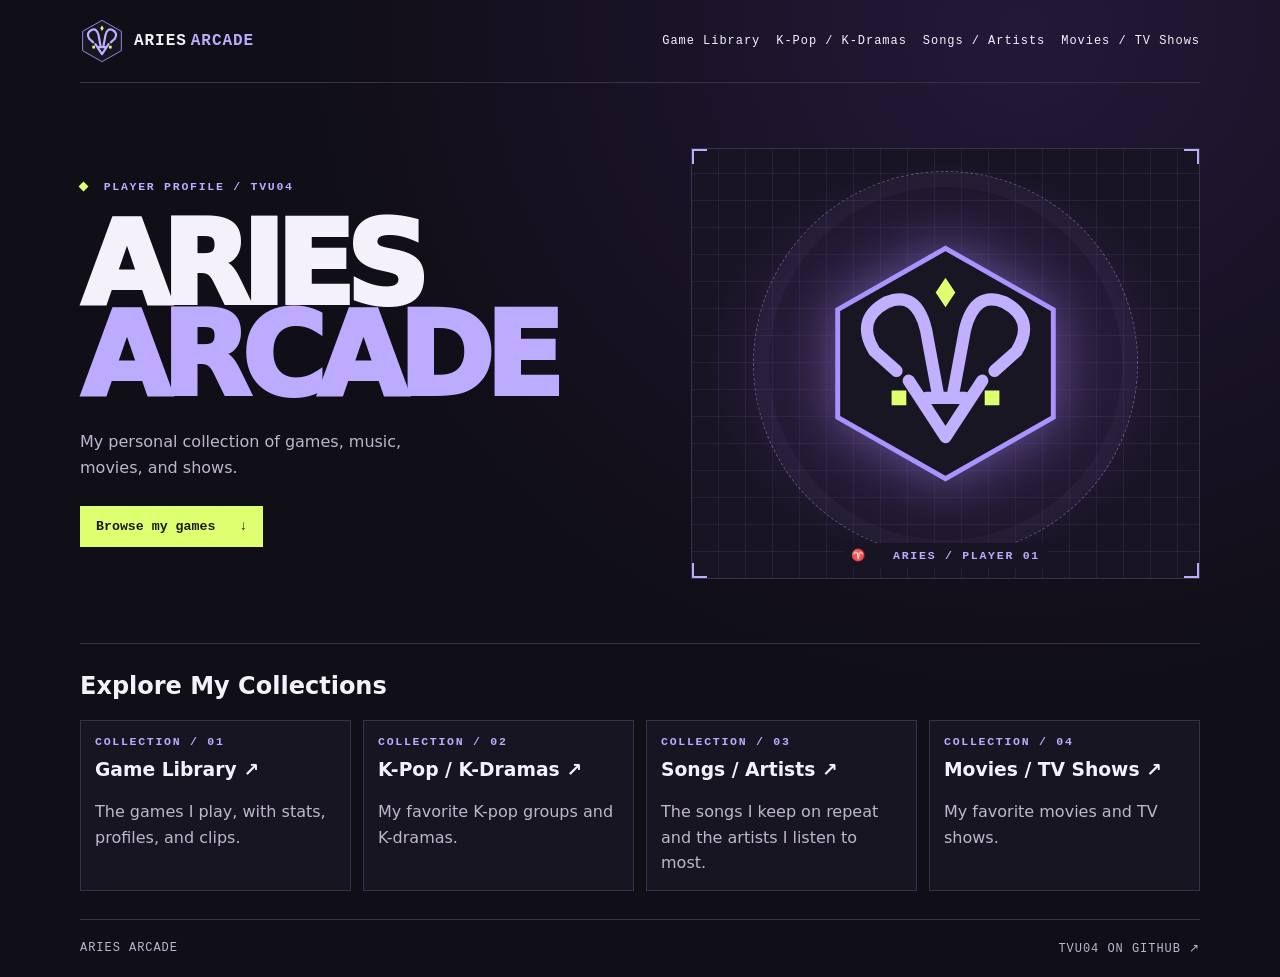
==== commit 6975f9a1: "Isolate category navigation highlights from legacy styles" ====
--- a/docs/index.html
+++ b/docs/index.html
@@ -1,5 +1,5 @@
 <!doctype html>
-<html lang="en"><head><meta charset="utf-8"><meta name="viewport" content="width=device-width,initial-scale=1"><meta name="description" content="Aries Arcade, a personal collection of games, music, and shows by Tvu04."><meta name="theme-color" content="#100e17"><link rel="icon" href="logo.svg" type="image/svg+xml"><title>Aries Arcade · Games &amp; Favorites</title><link rel="stylesheet" href="style.css"><link rel="stylesheet" href="collections.css"></head>
-<body><header class="shell top collections-top"><a class="brand" href="./"><img src="logo.svg" alt="" width="44" height="44"><span>ARIES<b>ARCADE</b></span></a><nav class="nav collections-nav" aria-label="Main navigation"><a href="game-library.html">Game Library</a><a href="k-pop-k-dramas.html">K-Pop / K-Dramas</a><a href="songs-artists.html">Songs / Artists</a><a href="movies-tv.html">Movies / TV Shows</a></nav></header>
+<html lang="en"><head><meta charset="utf-8"><meta name="viewport" content="width=device-width,initial-scale=1"><meta name="description" content="Aries Arcade, a personal collection of games, music, and shows by Tvu04."><meta name="theme-color" content="#100e17"><link rel="icon" href="logo.svg" type="image/svg+xml"><title>Aries Arcade · Games &amp; Favorites</title><link rel="stylesheet" href="style.css?v=single-nav-link"><link rel="stylesheet" href="collections.css?v=single-nav-link"></head>
+<body><header class="shell top collections-top"><a class="brand" href="./"><img src="logo.svg" alt="" width="44" height="44"><span>ARIES<b>ARCADE</b></span></a><nav class="collections-nav" aria-label="Main navigation"><a href="game-library.html">Game Library</a><a href="k-pop-k-dramas.html">K-Pop / K-Dramas</a><a href="songs-artists.html">Songs / Artists</a><a href="movies-tv.html">Movies / TV Shows</a></nav></header>
 <main class="shell" id="top"><section class="hero" aria-labelledby="title"><div class="intro"><p class="eyebrow"><span></span> PLAYER PROFILE / TVU04</p><h1 id="title">ARIES<br><em>ARCADE</em></h1><p class="description">My personal collection of games, music, movies, and shows.</p><a class="button" href="game-library.html">Browse my games <span aria-hidden="true">↓</span></a></div><div class="emblem" aria-hidden="true"><span class="corner tl"></span><span class="corner tr"></span><span class="corner bl"></span><span class="corner br"></span><div class="orbit"><img src="logo.svg" alt="" width="208" height="208"></div><span class="emblem-tag">♈ &nbsp; ARIES / PLAYER 01</span></div></section>
 <section aria-labelledby="collections-title" class="collection-links"><h2 id="collections-title">Explore My Collections</h2><div class="collection-grid"><article id="library"><p class="eyebrow">COLLECTION / 01</p><h3><a href="game-library.html">Game Library ↗</a></h3><p>The games I play, with stats, profiles, and clips.</p></article><article id="k-pop-k-dramas"><p class="eyebrow">COLLECTION / 02</p><h3><a href="k-pop-k-dramas.html">K-Pop / K-Dramas ↗</a></h3><p>My favorite K-pop groups and K-dramas.</p></article><article id="songs-artists"><p class="eyebrow">COLLECTION / 03</p><h3><a href="songs-artists.html">Songs / Artists ↗</a></h3><p>The songs I keep on repeat and the artists I listen to most.</p></article><article id="movies-tv"><p class="eyebrow">COLLECTION / 04</p><h3><a href="movies-tv.html">Movies / TV Shows ↗</a></h3><p>My favorite movies and TV shows.</p></article></div></section></main><footer class="shell foot"><span>ARIES ARCADE</span><a href="https://github.com/Tvu04">TVU04 ON GITHUB ↗</a></footer></body></html>
--- a/docs/style.css
+++ b/docs/style.css
@@ -1,5 +1,5 @@
 :root{color-scheme:dark;--background:#100e17;--panel:#181522;--text:#f5f1fc;--muted:#bfb6ce;--lime:#ddff70;--purple:#bcabff;--line:#393247;--mono:ui-monospace,SFMono-Regular,Consolas,monospace}
-*{box-sizing:border-box}html{scroll-behavior:smooth}body{margin:0;background:radial-gradient(ellipse at 80% 3%,#241838 0%,transparent 49%),var(--background);color:var(--text);font-family:system-ui,sans-serif}a{color:inherit;text-decoration:none}a:focus-visible,input:focus-visible{outline:2px solid var(--lime);outline-offset:5px}.shell{width:min(1120px,calc(100% - 48px));margin:auto}.top,.foot{display:flex;justify-content:space-between;align-items:center;gap:16px}.top{padding:19px 0;border-bottom:1px solid var(--line)}.brand{display:flex;align-items:center;gap:10px;font:800 1rem var(--mono);letter-spacing:.06em}.brand b{color:var(--purple);margin-left:.25em}.nav,.foot{font:.75rem var(--mono);letter-spacing:.08em}.nav span{color:var(--lime)}.hero{display:grid;grid-template-columns:1.1fr 1fr;gap:52px;align-items:center;padding:65px 0 64px}.eyebrow,.genre,.count,.emblem-tag{font:700 .72rem var(--mono);letter-spacing:.15em;color:var(--purple)}.eyebrow span{display:inline-block;width:7px;height:7px;background:var(--lime);margin-right:8px;transform:rotate(45deg)}h1,h2,h3,p{margin-top:0}h1{font-size:clamp(3.7rem,9vw,8.2rem);line-height:.79;letter-spacing:-.075em;margin:27px 0;font-weight:950}h1 em{font-style:normal;color:var(--purple)}.description{color:var(--muted);max-width:33ch;line-height:1.6;margin-bottom:25px}.button{display:inline-flex;gap:24px;background:var(--lime);color:#181c0c;font:800 .83rem var(--mono);padding:13px 16px}.button:hover{background:#efffb9}.emblem{position:relative;display:grid;place-items:center;aspect-ratio:1.18;border:1px solid var(--line);background:radial-gradient(ellipse,#553880aa,transparent 67%),repeating-linear-gradient(0deg,transparent 0 26px,#a994ff16 26px 27px),repeating-linear-gradient(90deg,transparent 0 26px,#a994ff16 26px 27px),#191424}.orbit{display:grid;place-items:center;width:76%;aspect-ratio:1;border:1px dashed #ae99f476;border-radius:50%;box-shadow:inset 0 0 0 15px #a994ff0c}.orbit img{width:64%;height:auto;filter:drop-shadow(0 0 24px #a994ff65)}.emblem-tag{position:absolute;bottom:11px;background:#191424;padding:5px 8px}.corner{position:absolute;width:15px;height:15px;border:solid var(--purple);border-width:0}.tl{top:0;left:0;border-top-width:2px;border-left-width:2px}.tr{top:0;right:0;border-top-width:2px;border-right-width:2px}.bl{bottom:0;left:0;border-bottom-width:2px;border-left-width:2px}.br{bottom:0;right:0;border-bottom-width:2px;border-right-width:2px}.library{border-top:1px solid var(--line);padding:36px 0 50px;scroll-margin-top:15px}.library-head{display:flex;justify-content:space-between;align-items:baseline;gap:10px}.library h2{font-size:clamp(2rem,5vw,3.6rem);letter-spacing:-.055em;margin-bottom:16px}.count{color:var(--lime);white-space:nowrap}.search{display:flex;align-items:center;gap:10px;background:var(--panel);border:1px solid var(--line);padding:8px 13px;max-width:420px;margin-bottom:18px}.search span{color:var(--purple);font-size:1.4rem}.search input{width:100%;border:0;background:transparent;color:var(--text);font:inherit;padding:4px}.search input::placeholder{color:var(--muted)}.catalog{display:grid;grid-template-columns:repeat(auto-fit,minmax(min(100%,275px),360px));gap:16px}.game{border:1px solid var(--line);background:var(--panel);overflow:hidden}.game-art{display:grid;place-items:center;min-height:120px;background:repeating-linear-gradient(135deg,transparent 0 12px,#ff71871a 12px 13px),linear-gradient(120deg,#321b36,#7d283e);color:#ff93a3;font-size:4.6rem;font-weight:950;line-height:1}.game-info{padding:17px}.game h3{margin-bottom:8px;font-size:1.45rem}.game-info p:last-child,.empty{color:var(--muted);margin-bottom:0;line-height:1.5}.foot{border-top:1px solid var(--line);padding:21px 0;color:var(--muted)}.foot a:hover,.nav:hover{color:var(--lime)}@media(max-width:720px){.shell{width:calc(100% - 34px)}.hero{grid-template-columns:1fr;gap:32px;padding:41px 0}.emblem{max-width:420px;width:100%}.foot{font-size:.68rem}}@media(prefers-reduced-motion:reduce){html{scroll-behavior:auto}}
+*{box-sizing:border-box}html{scroll-behavior:smooth}body{margin:0;background:radial-gradient(ellipse at 80% 3%,#241838 0%,transparent 49%),var(--background);color:var(--text);font-family:system-ui,sans-serif}a{color:inherit;text-decoration:none}a:focus-visible,input:focus-visible{outline:2px solid var(--lime);outline-offset:5px}.shell{width:min(1120px,calc(100% - 48px));margin:auto}.top,.foot{display:flex;justify-content:space-between;align-items:center;gap:16px}.top{padding:19px 0;border-bottom:1px solid var(--line)}.brand{display:flex;align-items:center;gap:10px;font:800 1rem var(--mono);letter-spacing:.06em}.brand b{color:var(--purple);margin-left:.25em}.nav,.foot{font:.75rem var(--mono);letter-spacing:.08em}.nav span{color:var(--lime)}.hero{display:grid;grid-template-columns:1.1fr 1fr;gap:52px;align-items:center;padding:65px 0 64px}.eyebrow,.genre,.count,.emblem-tag{font:700 .72rem var(--mono);letter-spacing:.15em;color:var(--purple)}.eyebrow span{display:inline-block;width:7px;height:7px;background:var(--lime);margin-right:8px;transform:rotate(45deg)}h1,h2,h3,p{margin-top:0}h1{font-size:clamp(3.7rem,9vw,8.2rem);line-height:.79;letter-spacing:-.075em;margin:27px 0;font-weight:950}h1 em{font-style:normal;color:var(--purple)}.description{color:var(--muted);max-width:33ch;line-height:1.6;margin-bottom:25px}.button{display:inline-flex;gap:24px;background:var(--lime);color:#181c0c;font:800 .83rem var(--mono);padding:13px 16px}.button:hover{background:#efffb9}.emblem{position:relative;display:grid;place-items:center;aspect-ratio:1.18;border:1px solid var(--line);background:radial-gradient(ellipse,#553880aa,transparent 67%),repeating-linear-gradient(0deg,transparent 0 26px,#a994ff16 26px 27px),repeating-linear-gradient(90deg,transparent 0 26px,#a994ff16 26px 27px),#191424}.orbit{display:grid;place-items:center;width:76%;aspect-ratio:1;border:1px dashed #ae99f476;border-radius:50%;box-shadow:inset 0 0 0 15px #a994ff0c}.orbit img{width:64%;height:auto;filter:drop-shadow(0 0 24px #a994ff65)}.emblem-tag{position:absolute;bottom:11px;background:#191424;padding:5px 8px}.corner{position:absolute;width:15px;height:15px;border:solid var(--purple);border-width:0}.tl{top:0;left:0;border-top-width:2px;border-left-width:2px}.tr{top:0;right:0;border-top-width:2px;border-right-width:2px}.bl{bottom:0;left:0;border-bottom-width:2px;border-left-width:2px}.br{bottom:0;right:0;border-bottom-width:2px;border-right-width:2px}.library{border-top:1px solid var(--line);padding:36px 0 50px;scroll-margin-top:15px}.library-head{display:flex;justify-content:space-between;align-items:baseline;gap:10px}.library h2{font-size:clamp(2rem,5vw,3.6rem);letter-spacing:-.055em;margin-bottom:16px}.count{color:var(--lime);white-space:nowrap}.search{display:flex;align-items:center;gap:10px;background:var(--panel);border:1px solid var(--line);padding:8px 13px;max-width:420px;margin-bottom:18px}.search span{color:var(--purple);font-size:1.4rem}.search input{width:100%;border:0;background:transparent;color:var(--text);font:inherit;padding:4px}.search input::placeholder{color:var(--muted)}.catalog{display:grid;grid-template-columns:repeat(auto-fit,minmax(min(100%,275px),360px));gap:16px}.game{border:1px solid var(--line);background:var(--panel);overflow:hidden}.game-art{display:grid;place-items:center;min-height:120px;background:repeating-linear-gradient(135deg,transparent 0 12px,#ff71871a 12px 13px),linear-gradient(120deg,#321b36,#7d283e);color:#ff93a3;font-size:4.6rem;font-weight:950;line-height:1}.game-info{padding:17px}.game h3{margin-bottom:8px;font-size:1.45rem}.game-info p:last-child,.empty{color:var(--muted);margin-bottom:0;line-height:1.5}.foot{border-top:1px solid var(--line);padding:21px 0;color:var(--muted)}.foot a:hover,a.nav:hover{color:var(--lime)}@media(max-width:720px){.shell{width:calc(100% - 34px)}.hero{grid-template-columns:1fr;gap:32px;padding:41px 0}.emblem{max-width:420px;width:100%}.foot{font-size:.68rem}}@media(prefers-reduced-motion:reduce){html{scroll-behavior:auto}}
 
 .game-info > p:not(.genre){color:var(--muted);line-height:1.5}
 .catalog:has(.game--valorant){grid-template-columns:minmax(0,1fr)}
--- a/docs/collections.css
+++ b/docs/collections.css
@@ -1 +1 @@
-.collections-nav{display:flex;flex-wrap:wrap;gap:.65rem 1rem}.collections-nav a[aria-current=page]{color:var(--lime)}.collection-title{font-size:clamp(2.3rem,7vw,4rem);line-height:1.08;margin:.4em 0;letter-spacing:-.04em}.collection-page{padding-block:2.25rem}.collection-page p,.collection-grid article>p:last-child{color:var(--muted);line-height:1.6}.collection-links{padding-block:1.75rem;border-top:1px solid var(--line)}.collection-grid{display:grid;grid-template-columns:repeat(auto-fit,minmax(min(100%,220px),1fr));gap:12px}.collection-grid article{padding:14px;border:1px solid var(--line);background:var(--panel);scroll-margin-top:1rem}.collection-grid a{color:var(--lime)}.collection-grid a:hover{text-decoration:underline}.collection-grid article>p:last-child{margin-bottom:0}@media(max-width:640px){.collections-top{flex-wrap:wrap}.collections-nav{width:100%}}+.collections-nav{display:flex;flex-wrap:wrap;gap:.65rem 1rem;font:.75rem var(--mono);letter-spacing:.08em}.collections-nav a{color:var(--text)}.collections-nav a[aria-current=page],.collections-nav a:focus-visible,.collections-nav a:active{color:var(--lime)}@media(hover:hover){.collections-nav:has(a:hover) a[aria-current=page]:not(:hover):not(:focus-visible){color:var(--text)}.collections-nav a:hover{color:var(--lime)}}.collection-title{font-size:clamp(2.3rem,7vw,4rem);line-height:1.08;margin:.4em 0;letter-spacing:-.04em}.collection-page{padding-block:2.25rem}.collection-page p,.collection-grid article>p:last-child{color:var(--muted);line-height:1.6}.collection-links{padding-block:1.75rem;border-top:1px solid var(--line)}.collection-grid{display:grid;grid-template-columns:repeat(auto-fit,minmax(min(100%,220px),1fr));gap:12px}.collection-grid article{padding:14px;border:1px solid var(--line);background:var(--panel);scroll-margin-top:1rem}.collection-grid a:hover,.collection-grid a:focus-visible,.collection-grid a:active{color:var(--lime);text-decoration:underline}.collection-grid article>p:last-child{margin-bottom:0}@media(max-width:640px){.collections-top{flex-wrap:wrap}.collections-nav{width:100%}}
